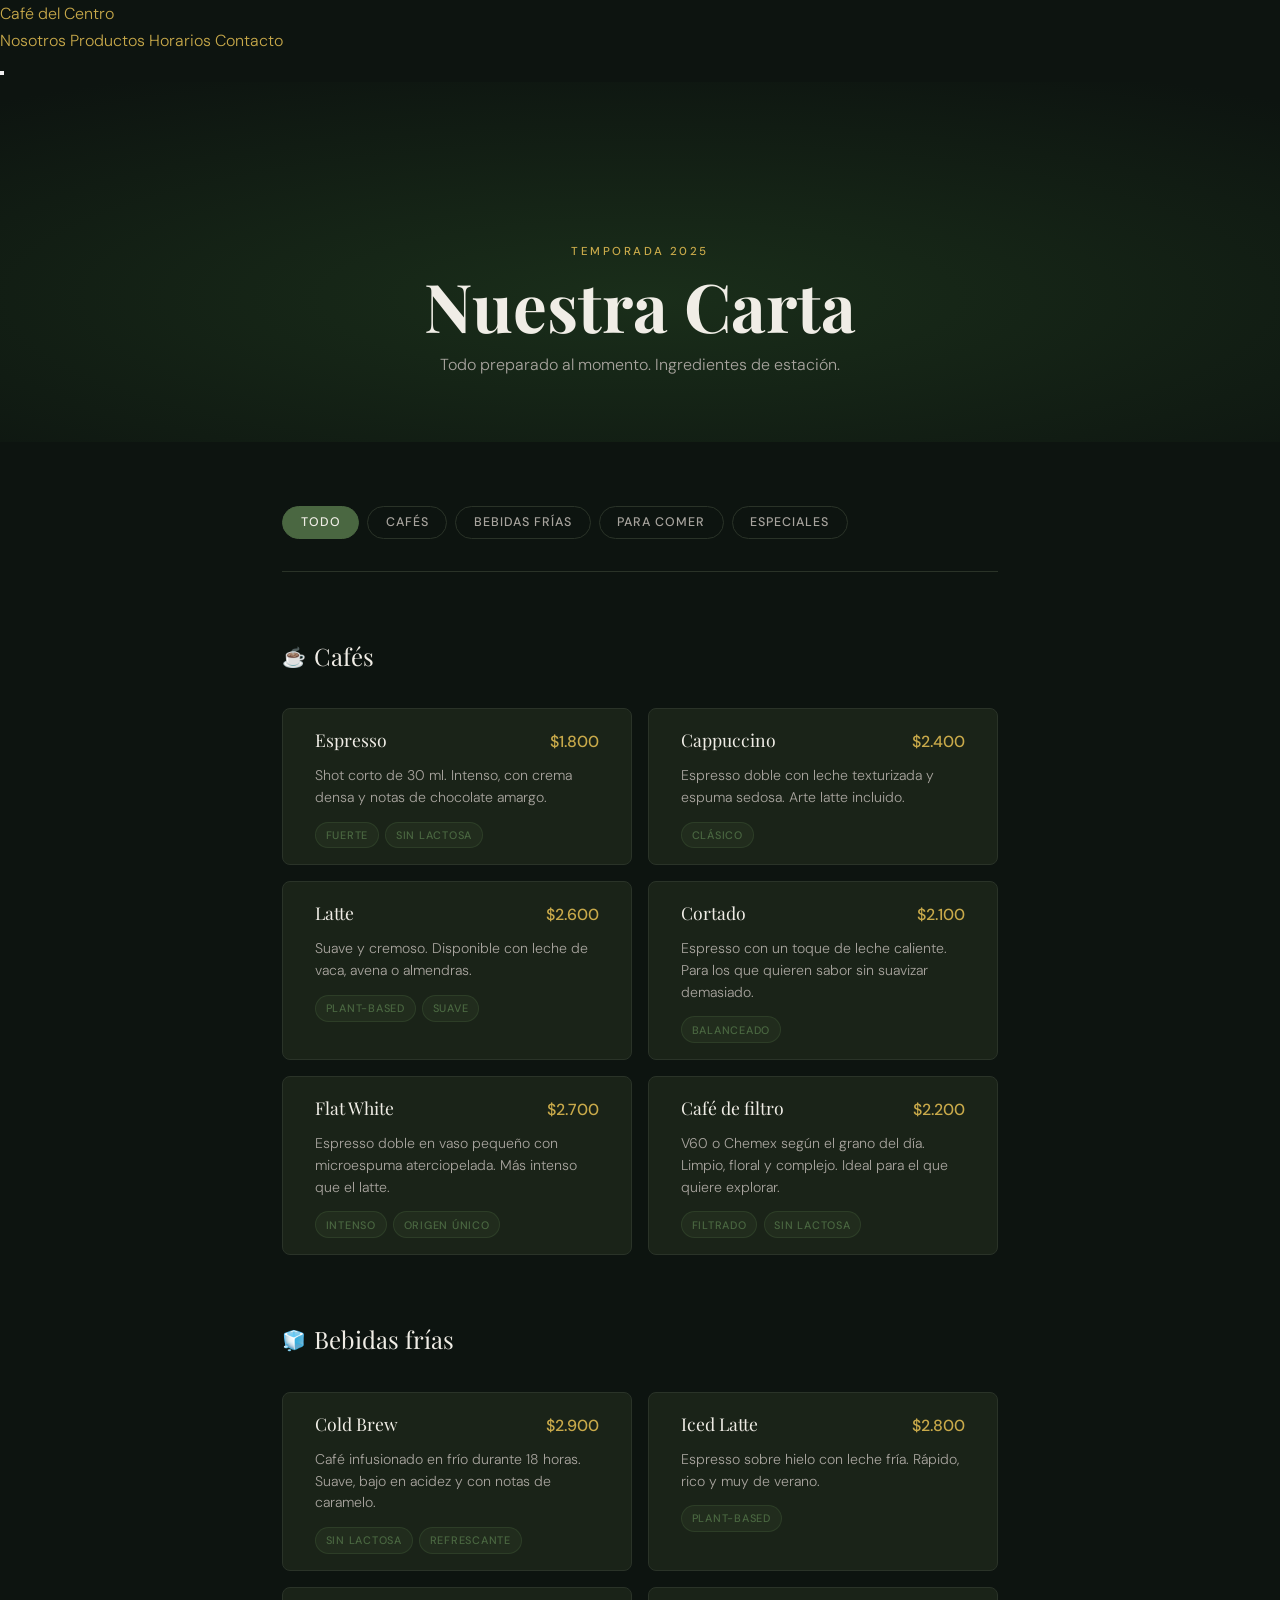
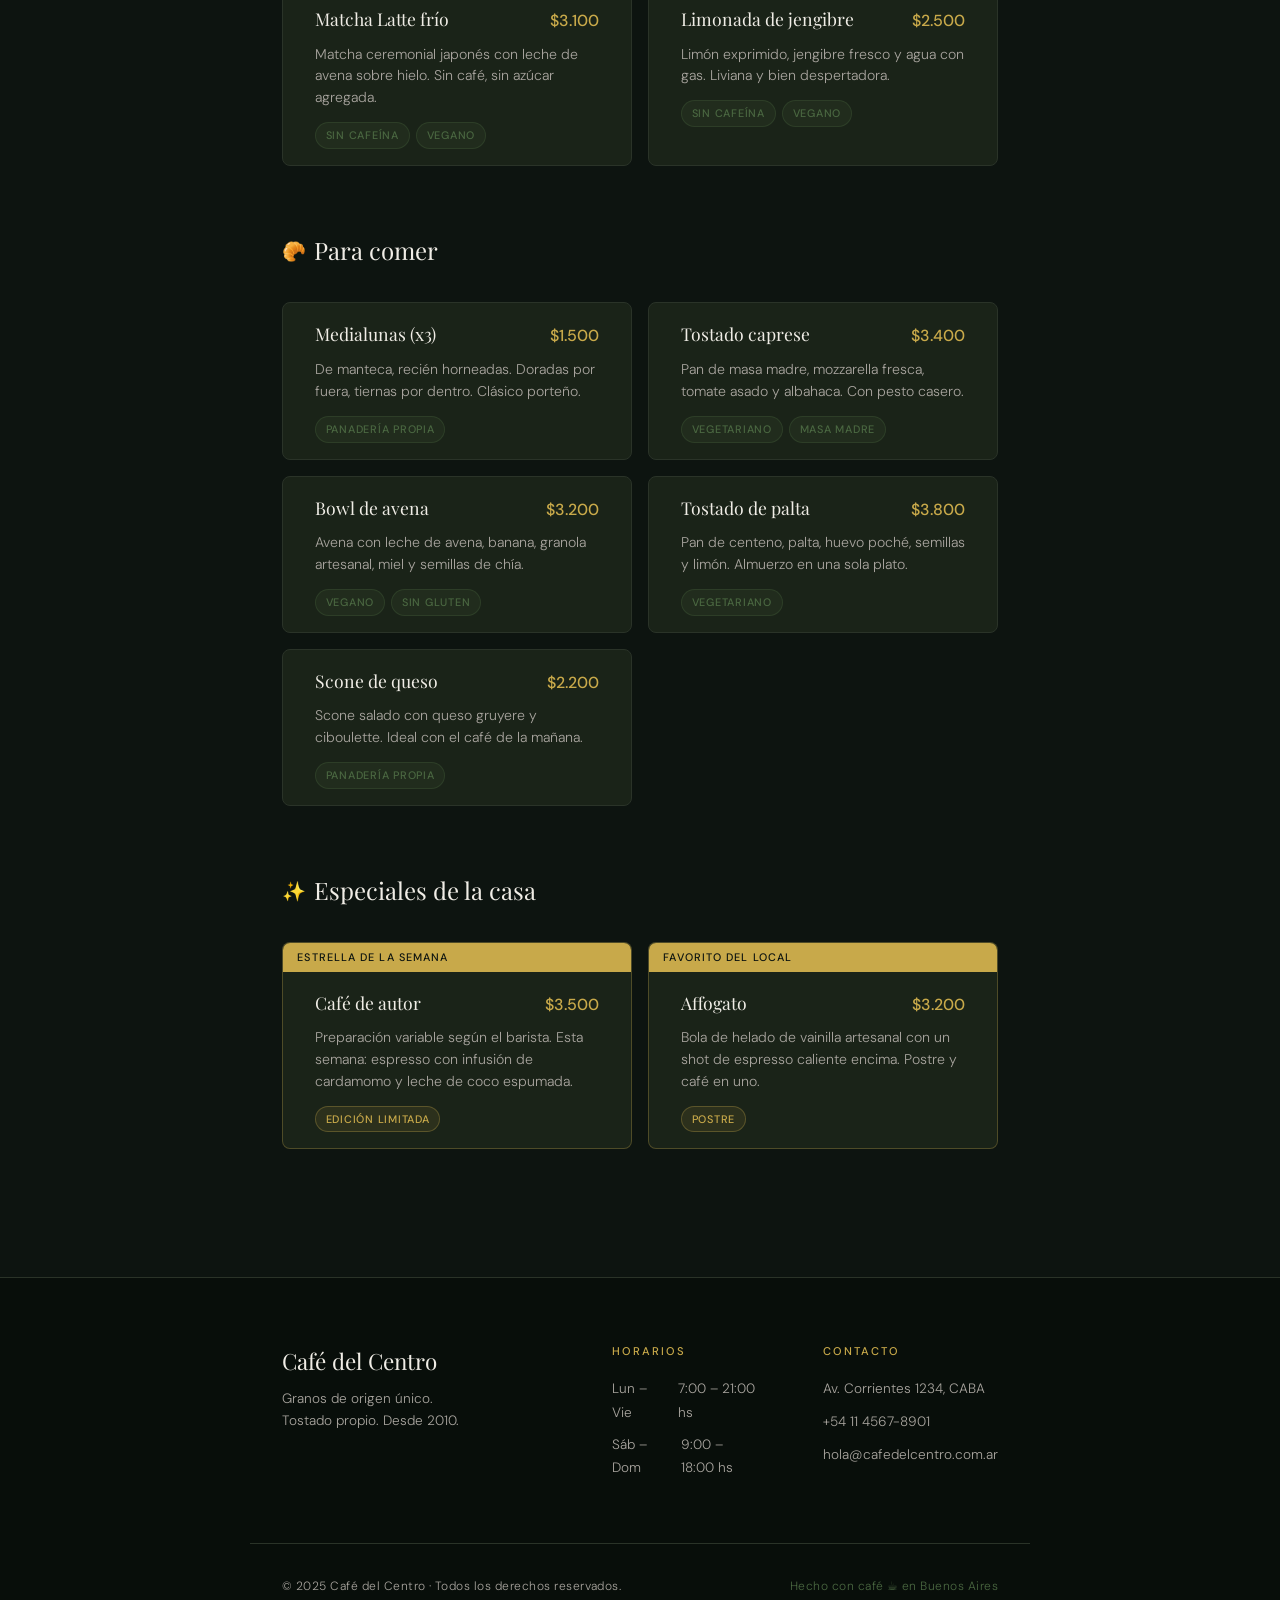
==== menu.html @ 9cde7879 "Menu Agregado" ====
<!DOCTYPE html>
<html lang="es">
  <head>
    <meta charset="UTF-8" />
    <meta name="viewport" content="width=device-width, initial-scale=1.0" />
    <title>Menú — Café del Centro</title>
    <link rel="preconnect" href="https://fonts.googleapis.com" />
    <link rel="preconnect" href="https://fonts.gstatic.com" crossorigin />
    <link
      href="https://fonts.googleapis.com/css2?family=Playfair+Display:wght@400;700&family=DM+Sans:wght@300;400;500&display=swap"
      rel="stylesheet"
    />
    <link rel="stylesheet" href="styles.css" />
    <link rel="stylesheet" href="menu.css" />
  </head>
  <body>

    <!-- NAVBAR -->
    <header class="navbar" id="navbar">
      <div class="navbar__inner">
        <a href="index.html" class="navbar__logo">Café del Centro</a>
        <nav class="navbar__nav" aria-label="Navegación principal">
          <a href="index.html#nosotros" class="navbar__link">Nosotros</a>
          <a href="index.html#productos" class="navbar__link">Productos</a>
          <a href="index.html#horarios" class="navbar__link">Horarios</a>
          <a href="index.html#contacto" class="navbar__link navbar__link--cta">Contacto</a>
        </nav>
        <button class="navbar__toggle" aria-label="Abrir menú" aria-expanded="false">
          <span></span><span></span><span></span>
        </button>
      </div>
    </header>

    <!-- HERO MENÚ -->
    <section class="menu-hero">
      <span class="menu-hero__eyebrow">Temporada 2025</span>
      <h1 class="menu-hero__title">Nuestra Carta</h1>
      <p class="menu-hero__sub">Todo preparado al momento. Ingredientes de estación.</p>
    </section>

    <main class="menu-main">

      <!-- FILTROS -->
      <div class="menu-filters" role="tablist" aria-label="Categorías del menú">
        <button class="filter-btn filter-btn--active" data-filter="all" role="tab">Todo</button>
        <button class="filter-btn" data-filter="cafes" role="tab">Cafés</button>
        <button class="filter-btn" data-filter="frios" role="tab">Bebidas frías</button>
        <button class="filter-btn" data-filter="comidas" role="tab">Para comer</button>
        <button class="filter-btn" data-filter="especiales" role="tab">Especiales</button>
      </div>

      <!-- CATEGORÍA: CAFÉS -->
      <section class="menu-category" data-category="cafes">
        <h2 class="menu-category__title">
          <span class="menu-category__icon" aria-hidden="true">☕</span>
          Cafés
        </h2>
        <div class="menu-grid">

          <article class="menu-card">
            <div class="menu-card__body">
              <div class="menu-card__header">
                <h3 class="menu-card__name">Espresso</h3>
                <span class="menu-card__price">$1.800</span>
              </div>
              <p class="menu-card__desc">Shot corto de 30 ml. Intenso, con crema densa y notas de chocolate amargo.</p>
              <div class="menu-card__tags">
                <span class="tag">Fuerte</span>
                <span class="tag">Sin lactosa</span>
              </div>
            </div>
          </article>

          <article class="menu-card">
            <div class="menu-card__body">
              <div class="menu-card__header">
                <h3 class="menu-card__name">Cappuccino</h3>
                <span class="menu-card__price">$2.400</span>
              </div>
              <p class="menu-card__desc">Espresso doble con leche texturizada y espuma sedosa. Arte latte incluido.</p>
              <div class="menu-card__tags">
                <span class="tag">Clásico</span>
              </div>
            </div>
          </article>

          <article class="menu-card">
            <div class="menu-card__body">
              <div class="menu-card__header">
                <h3 class="menu-card__name">Latte</h3>
                <span class="menu-card__price">$2.600</span>
              </div>
              <p class="menu-card__desc">Suave y cremoso. Disponible con leche de vaca, avena o almendras.</p>
              <div class="menu-card__tags">
                <span class="tag">Plant-based</span>
                <span class="tag">Suave</span>
              </div>
            </div>
          </article>

          <article class="menu-card">
            <div class="menu-card__body">
              <div class="menu-card__header">
                <h3 class="menu-card__name">Cortado</h3>
                <span class="menu-card__price">$2.100</span>
              </div>
              <p class="menu-card__desc">Espresso con un toque de leche caliente. Para los que quieren sabor sin suavizar demasiado.</p>
              <div class="menu-card__tags">
                <span class="tag">Balanceado</span>
              </div>
            </div>
          </article>

          <article class="menu-card">
            <div class="menu-card__body">
              <div class="menu-card__header">
                <h3 class="menu-card__name">Flat White</h3>
                <span class="menu-card__price">$2.700</span>
              </div>
              <p class="menu-card__desc">Espresso doble en vaso pequeño con microespuma aterciopelada. Más intenso que el latte.</p>
              <div class="menu-card__tags">
                <span class="tag">Intenso</span>
                <span class="tag">Origen único</span>
              </div>
            </div>
          </article>

          <article class="menu-card">
            <div class="menu-card__body">
              <div class="menu-card__header">
                <h3 class="menu-card__name">Café de filtro</h3>
                <span class="menu-card__price">$2.200</span>
              </div>
              <p class="menu-card__desc">V60 o Chemex según el grano del día. Limpio, floral y complejo. Ideal para el que quiere explorar.</p>
              <div class="menu-card__tags">
                <span class="tag">Filtrado</span>
                <span class="tag">Sin lactosa</span>
              </div>
            </div>
          </article>

        </div>
      </section>

      <!-- CATEGORÍA: BEBIDAS FRÍAS -->
      <section class="menu-category" data-category="frios">
        <h2 class="menu-category__title">
          <span class="menu-category__icon" aria-hidden="true">🧊</span>
          Bebidas frías
        </h2>
        <div class="menu-grid">

          <article class="menu-card">
            <div class="menu-card__body">
              <div class="menu-card__header">
                <h3 class="menu-card__name">Cold Brew</h3>
                <span class="menu-card__price">$2.900</span>
              </div>
              <p class="menu-card__desc">Café infusionado en frío durante 18 horas. Suave, bajo en acidez y con notas de caramelo.</p>
              <div class="menu-card__tags">
                <span class="tag">Sin lactosa</span>
                <span class="tag">Refrescante</span>
              </div>
            </div>
          </article>

          <article class="menu-card">
            <div class="menu-card__body">
              <div class="menu-card__header">
                <h3 class="menu-card__name">Iced Latte</h3>
                <span class="menu-card__price">$2.800</span>
              </div>
              <p class="menu-card__desc">Espresso sobre hielo con leche fría. Rápido, rico y muy de verano.</p>
              <div class="menu-card__tags">
                <span class="tag">Plant-based</span>
              </div>
            </div>
          </article>

          <article class="menu-card">
            <div class="menu-card__body">
              <div class="menu-card__header">
                <h3 class="menu-card__name">Matcha Latte frío</h3>
                <span class="menu-card__price">$3.100</span>
              </div>
              <p class="menu-card__desc">Matcha ceremonial japonés con leche de avena sobre hielo. Sin café, sin azúcar agregada.</p>
              <div class="menu-card__tags">
                <span class="tag">Sin cafeína</span>
                <span class="tag">Vegano</span>
              </div>
            </div>
          </article>

          <article class="menu-card">
            <div class="menu-card__body">
              <div class="menu-card__header">
                <h3 class="menu-card__name">Limonada de jengibre</h3>
                <span class="menu-card__price">$2.500</span>
              </div>
              <p class="menu-card__desc">Limón exprimido, jengibre fresco y agua con gas. Liviana y bien despertadora.</p>
              <div class="menu-card__tags">
                <span class="tag">Sin cafeína</span>
                <span class="tag">Vegano</span>
              </div>
            </div>
          </article>

        </div>
      </section>

      <!-- CATEGORÍA: PARA COMER -->
      <section class="menu-category" data-category="comidas">
        <h2 class="menu-category__title">
          <span class="menu-category__icon" aria-hidden="true">🥐</span>
          Para comer
        </h2>
        <div class="menu-grid">

          <article class="menu-card">
            <div class="menu-card__body">
              <div class="menu-card__header">
                <h3 class="menu-card__name">Medialunas (x3)</h3>
                <span class="menu-card__price">$1.500</span>
              </div>
              <p class="menu-card__desc">De manteca, recién horneadas. Doradas por fuera, tiernas por dentro. Clásico porteño.</p>
              <div class="menu-card__tags">
                <span class="tag">Panadería propia</span>
              </div>
            </div>
          </article>

          <article class="menu-card">
            <div class="menu-card__body">
              <div class="menu-card__header">
                <h3 class="menu-card__name">Tostado caprese</h3>
                <span class="menu-card__price">$3.400</span>
              </div>
              <p class="menu-card__desc">Pan de masa madre, mozzarella fresca, tomate asado y albahaca. Con pesto casero.</p>
              <div class="menu-card__tags">
                <span class="tag">Vegetariano</span>
                <span class="tag">Masa madre</span>
              </div>
            </div>
          </article>

          <article class="menu-card">
            <div class="menu-card__body">
              <div class="menu-card__header">
                <h3 class="menu-card__name">Bowl de avena</h3>
                <span class="menu-card__price">$3.200</span>
              </div>
              <p class="menu-card__desc">Avena con leche de avena, banana, granola artesanal, miel y semillas de chía.</p>
              <div class="menu-card__tags">
                <span class="tag">Vegano</span>
                <span class="tag">Sin gluten</span>
              </div>
            </div>
          </article>

          <article class="menu-card">
            <div class="menu-card__body">
              <div class="menu-card__header">
                <h3 class="menu-card__name">Tostado de palta</h3>
                <span class="menu-card__price">$3.800</span>
              </div>
              <p class="menu-card__desc">Pan de centeno, palta, huevo poché, semillas y limón. Almuerzo en una sola plato.</p>
              <div class="menu-card__tags">
                <span class="tag">Vegetariano</span>
              </div>
            </div>
          </article>

          <article class="menu-card">
            <div class="menu-card__body">
              <div class="menu-card__header">
                <h3 class="menu-card__name">Scone de queso</h3>
                <span class="menu-card__price">$2.200</span>
              </div>
              <p class="menu-card__desc">Scone salado con queso gruyere y ciboulette. Ideal con el café de la mañana.</p>
              <div class="menu-card__tags">
                <span class="tag">Panadería propia</span>
              </div>
            </div>
          </article>

        </div>
      </section>

      <!-- CATEGORÍA: ESPECIALES -->
      <section class="menu-category" data-category="especiales">
        <h2 class="menu-category__title">
          <span class="menu-category__icon" aria-hidden="true">✨</span>
          Especiales de la casa
        </h2>
        <div class="menu-grid">

          <article class="menu-card menu-card--featured">
            <div class="menu-card__badge">Estrella de la semana</div>
            <div class="menu-card__body">
              <div class="menu-card__header">
                <h3 class="menu-card__name">Café de autor</h3>
                <span class="menu-card__price">$3.500</span>
              </div>
              <p class="menu-card__desc">Preparación variable según el barista. Esta semana: espresso con infusión de cardamomo y leche de coco espumada.</p>
              <div class="menu-card__tags">
                <span class="tag tag--gold">Edición limitada</span>
              </div>
            </div>
          </article>

          <article class="menu-card menu-card--featured">
            <div class="menu-card__badge">Favorito del local</div>
            <div class="menu-card__body">
              <div class="menu-card__header">
                <h3 class="menu-card__name">Affogato</h3>
                <span class="menu-card__price">$3.200</span>
              </div>
              <p class="menu-card__desc">Bola de helado de vainilla artesanal con un shot de espresso caliente encima. Postre y café en uno.</p>
              <div class="menu-card__tags">
                <span class="tag tag--gold">Postre</span>
              </div>
            </div>
          </article>

        </div>
      </section>

    </main>

    <!-- FOOTER -->
    <footer class="footer">
      <div class="footer__top">
        <div class="footer__brand">
          <span class="footer__logo">Café del Centro</span>
          <p class="footer__tagline">Granos de origen único.<br />Tostado propio. Desde 2010.</p>
        </div>
        <div class="footer__col">
          <h3 class="footer__col-title">Horarios</h3>
          <ul class="footer__list">
            <li><span>Lun – Vie</span><span>7:00 – 21:00 hs</span></li>
            <li><span>Sáb – Dom</span><span>9:00 – 18:00 hs</span></li>
          </ul>
        </div>
        <div class="footer__col">
          <h3 class="footer__col-title">Contacto</h3>
          <ul class="footer__list footer__list--contact">
            <li>Av. Corrientes 1234, CABA</li>
            <li>+54 11 4567-8901</li>
            <li><a href="mailto:hola@cafedelcentro.com.ar">hola@cafedelcentro.com.ar</a></li>
          </ul>
        </div>
      </div>
      <div class="footer__bottom">
        <p>© 2025 Café del Centro · Todos los derechos reservados.</p>
        <p class="footer__credit">Hecho con café ☕ en Buenos Aires</p>
      </div>
    </footer>

    <script>
      // Navbar scroll
      const navbar = document.getElementById('navbar');
      window.addEventListener('scroll', () => {
        navbar.classList.toggle('navbar--scrolled', window.scrollY > 40);
      });
      // Mobile toggle
      const toggle = document.querySelector('.navbar__toggle');
      const nav    = document.querySelector('.navbar__nav');
      toggle.addEventListener('click', () => {
        const open = toggle.getAttribute('aria-expanded') === 'true';
        toggle.setAttribute('aria-expanded', String(!open));
        nav.classList.toggle('navbar__nav--open');
        toggle.classList.toggle('navbar__toggle--open');
      });
      // Filtros
      const filterBtns = document.querySelectorAll('.filter-btn');
      const categories  = document.querySelectorAll('.menu-category');
      filterBtns.forEach(btn => {
        btn.addEventListener('click', () => {
          filterBtns.forEach(b => b.classList.remove('filter-btn--active'));
          btn.classList.add('filter-btn--active');
          const filter = btn.dataset.filter;
          categories.forEach(cat => {
            if (filter === 'all' || cat.dataset.category === filter) {
              cat.style.display = '';
            } else {
              cat.style.display = 'none';
            }
          });
        });
      });
    </script>

  </body>
</html>
---- styles.css ----
/* ============================================
   CAFÉ DEL CENTRO — styles.css
   Paleta: fondo oscuro-verdoso, acento dorado
   Tipografía: Playfair Display + DM Sans
   ============================================ */

/* --- TOKENS --- */
:root {
  --color-bg:        #0D1410;
  --color-bg-alt:    #1A2318;
  --color-surface:   #2A3328;
  --color-green:     #4A6741;
  --color-gold:      #C8A94A;
  --color-text:      #F0EDE6;
  --color-text-muted:#A8A49E;
  --color-link:      #C8A94A;

  --font-display: 'Playfair Display', Georgia, serif;
  --font-body:    'DM Sans', system-ui, sans-serif;

  --space-xs:  0.5rem;
  --space-sm:  1rem;
  --space-md:  2rem;
  --space-lg:  4rem;
  --space-xl:  6rem;

  --max-width: 780px;
  --radius:    4px;
}

/* --- RESET --- */
*, *::before, *::after {
  box-sizing: border-box;
  margin: 0;
  padding: 0;
}

/* --- BASE --- */
html {
  scroll-behavior: smooth;
}

body {
  background-color: var(--color-bg);
  color: var(--color-text);
  font-family: var(--font-body);
  font-size: 1rem;
  line-height: 1.7;
  font-weight: 300;
}

a {
  color: var(--color-link);
  text-decoration: none;
}

a:hover {
  text-decoration: underline;
}

address {
  font-style: normal;
}

/* --- LAYOUT --- */
.container {
  max-width: var(--max-width);
  margin: 0 auto;
  padding: 0 var(--space-md);
}

/* --- HERO --- */
.hero {
  min-height: 85vh;
  display: flex;
  flex-direction: column;
  align-items: center;
  justify-content: center;
  text-align: center;
  padding: var(--space-xl) var(--space-md) var(--space-lg);
  background:
    radial-gradient(ellipse 70% 60% at 50% 40%, #1e2e1a 0%, var(--color-bg) 100%);
}

.hero__eyebrow {
  display: block;
  font-family: var(--font-body);
  font-size: 0.75rem;
  font-weight: 500;
  letter-spacing: 0.2em;
  text-transform: uppercase;
  color: var(--color-gold);
  margin-bottom: var(--space-sm);
}

.hero__title {
  font-family: var(--font-display);
  font-size: clamp(2.8rem, 7vw, 5.5rem);
  font-weight: 700;
  line-height: 1.1;
  letter-spacing: -0.01em;
  color: var(--color-text);
  margin-bottom: var(--space-sm);
}

.hero__subtitle {
  font-size: 1.1rem;
  color: var(--color-text-muted);
  max-width: 480px;
  margin: 0 auto var(--space-md);
}

.hero__bean-divider {
  width: 100%;
  max-width: 400px;
  margin-top: var(--space-lg);
  opacity: 0.6;
}

/* --- BOTÓN --- */
.btn {
  display: inline-block;
  padding: 0.75rem 2rem;
  border: 1px solid var(--color-gold);
  color: var(--color-gold);
  font-family: var(--font-body);
  font-size: 0.85rem;
  font-weight: 500;
  letter-spacing: 0.1em;
  text-transform: uppercase;
  border-radius: var(--radius);
  transition: background-color 0.2s, color 0.2s;
}

.btn:hover {
  background-color: var(--color-gold);
  color: var(--color-bg);
  text-decoration: none;
}

/* --- SECCIONES --- */
.section {
  padding: var(--space-xl) 0;
  background-color: var(--color-bg);
}

.section--alt {
  background-color: var(--color-bg-alt);
}

.section__title {
  font-family: var(--font-display);
  font-size: clamp(1.6rem, 3vw, 2.2rem);
  font-weight: 400;
  color: var(--color-text);
  margin-bottom: var(--space-md);
  position: relative;
  padding-bottom: var(--space-sm);
}

.section__title::after {
  content: '';
  position: absolute;
  bottom: 0;
  left: 0;
  width: 2.5rem;
  height: 2px;
  background-color: var(--color-gold);
}

.section__text {
  color: var(--color-text-muted);
  font-size: 1.05rem;
  max-width: 560px;
}

/* --- LISTA DE PRODUCTOS --- */
.product-list {
  list-style: none;
  display: flex;
  flex-direction: column;
  gap: 1px;
}

.product-item {
  display: flex;
  justify-content: space-between;
  align-items: baseline;
  gap: var(--space-md);
  padding: var(--space-sm) 0;
  border-bottom: 1px solid var(--color-surface);
}

.product-item:last-child {
  border-bottom: none;
}

.product-item__name {
  font-family: var(--font-display);
  font-size: 1.05rem;
  color: var(--color-text);
  white-space: nowrap;
}

.product-item__desc {
  font-size: 0.9rem;
  color: var(--color-text-muted);
  text-align: right;
}

/* --- HORARIOS --- */
.hours {
  display: flex;
  flex-direction: column;
  gap: var(--space-sm);
}

.hours__row {
  display: flex;
  justify-content: space-between;
  align-items: center;
  padding: var(--space-sm) var(--space-md);
  background-color: var(--color-surface);
  border-radius: var(--radius);
  border-left: 3px solid var(--color-green);
}

.hours__days {
  font-weight: 400;
  color: var(--color-text);
}

.hours__time {
  font-family: var(--font-display);
  font-size: 1rem;
  color: var(--color-gold);
}

/* --- CONTACTO --- */
.contact {
  display: flex;
  flex-direction: column;
  gap: var(--space-xs);
  color: var(--color-text-muted);
  font-size: 1rem;
}

/* --- FOOTER --- */
.footer {
  background-color: #080e0a;
  border-top: 1px solid var(--color-surface);
  font-size: 0.9rem;
  color: var(--color-text-muted);
}

.footer__top {
  display: grid;
  grid-template-columns: 1.8fr 1fr 1fr;
  gap: var(--space-lg);
  max-width: var(--max-width);
  margin: 0 auto;
  padding: var(--space-lg) var(--space-md);
}

.footer__logo {
  display: block;
  font-family: var(--font-display);
  font-size: 1.4rem;
  color: var(--color-text);
  margin-bottom: var(--space-xs);
}

.footer__tagline {
  font-size: 0.85rem;
  color: var(--color-text-muted);
  line-height: 1.6;
  margin-bottom: var(--space-sm);
}

.footer__bean {
  opacity: 0.5;
}

.footer__col-title {
  font-family: var(--font-body);
  font-size: 0.7rem;
  font-weight: 500;
  letter-spacing: 0.18em;
  text-transform: uppercase;
  color: var(--color-gold);
  margin-bottom: var(--space-sm);
}

.footer__list {
  list-style: none;
  display: flex;
  flex-direction: column;
  gap: 0.6rem;
  font-size: 0.85rem;
  color: var(--color-text-muted);
}

.footer__list li {
  display: flex;
  justify-content: space-between;
  gap: var(--space-sm);
}

.footer__list--contact li {
  display: block;
}

.footer__list a {
  color: var(--color-text-muted);
}

.footer__list a:hover {
  color: var(--color-gold);
}

.footer__bottom {
  border-top: 1px solid var(--color-surface);
  display: flex;
  justify-content: space-between;
  align-items: center;
  max-width: var(--max-width);
  margin: 0 auto;
  padding: var(--space-md);
  font-size: 0.75rem;
  letter-spacing: 0.04em;
}

.footer__credit {
  color: var(--color-green);
}

/* --- RESPONSIVE --- */
@media (max-width: 600px) {
  .product-item {
    flex-direction: column;
    gap: var(--space-xs);
  }

  .product-item__desc {
    text-align: left;
  }

  .hours__row {
    flex-direction: column;
    align-items: flex-start;
    gap: var(--space-xs);
  }

  .footer__top {
    grid-template-columns: 1fr;
    gap: var(--space-md);
  }

  .footer__bottom {
    flex-direction: column;
    gap: var(--space-xs);
    text-align: center;
  }
}
---- menu.css ----
/* ============================================
   CAFÉ DEL CENTRO — menu.css
   Estilos exclusivos de la página del menú
   ============================================ */

/* --- HERO DEL MENÚ --- */
.menu-hero {
  min-height: 36vh;
  display: flex;
  flex-direction: column;
  align-items: center;
  justify-content: center;
  text-align: center;
  padding: calc(var(--space-xl) + 64px) var(--space-md) var(--space-lg);
  background:
    radial-gradient(ellipse 80% 70% at 50% 60%, #1a2e1a 0%, var(--color-bg) 100%);
}

.menu-hero__eyebrow {
  display: block;
  font-size: 0.72rem;
  font-weight: 500;
  letter-spacing: 0.22em;
  text-transform: uppercase;
  color: var(--color-gold);
  margin-bottom: var(--space-xs);
}

.menu-hero__title {
  font-family: var(--font-display);
  font-size: clamp(2.4rem, 6vw, 4.2rem);
  font-weight: 700;
  line-height: 1.1;
  color: var(--color-text);
  margin-bottom: var(--space-xs);
}

.menu-hero__sub {
  font-size: 1rem;
  color: var(--color-text-muted);
}

/* --- MAIN CONTENEDOR --- */
.menu-main {
  max-width: var(--max-width);
  margin: 0 auto;
  padding: var(--space-lg) var(--space-md);
}

/* --- FILTROS --- */
.menu-filters {
  display: flex;
  flex-wrap: wrap;
  gap: var(--space-xs);
  margin-bottom: var(--space-lg);
  padding-bottom: var(--space-md);
  border-bottom: 1px solid var(--color-surface);
}

.filter-btn {
  background: none;
  border: 1px solid var(--color-surface);
  color: var(--color-text-muted);
  font-family: var(--font-body);
  font-size: 0.78rem;
  font-weight: 500;
  letter-spacing: 0.08em;
  text-transform: uppercase;
  padding: 0.45rem 1.1rem;
  border-radius: 999px;
  cursor: pointer;
  transition: border-color 0.2s, color 0.2s, background-color 0.2s;
}

.filter-btn:hover {
  border-color: var(--color-green);
  color: var(--color-text);
}

.filter-btn--active {
  background-color: var(--color-green);
  border-color: var(--color-green);
  color: var(--color-text);
}

/* --- CATEGORÍAS --- */
.menu-category {
  margin-bottom: var(--space-lg);
}

.menu-category__title {
  font-family: var(--font-display);
  font-size: 1.5rem;
  font-weight: 400;
  color: var(--color-text);
  margin-bottom: var(--space-md);
  display: flex;
  align-items: center;
  gap: var(--space-xs);
}

.menu-category__icon {
  font-size: 1.2rem;
}

/* --- GRID DE CARDS --- */
.menu-grid {
  display: grid;
  grid-template-columns: repeat(auto-fill, minmax(300px, 1fr));
  gap: var(--space-sm);
}

/* --- CARD --- */
.menu-card {
  background-color: var(--color-bg-alt);
  border: 1px solid var(--color-surface);
  border-radius: calc(var(--radius) * 2);
  overflow: hidden;
  transition: border-color 0.2s, transform 0.2s;
  position: relative;
}

.menu-card:hover {
  border-color: var(--color-green);
  transform: translateY(-2px);
}

.menu-card--featured {
  border-color: rgba(200, 169, 74, 0.3);
}

.menu-card--featured:hover {
  border-color: var(--color-gold);
}

.menu-card__badge {
  background-color: var(--color-gold);
  color: var(--color-bg);
  font-size: 0.68rem;
  font-weight: 500;
  letter-spacing: 0.1em;
  text-transform: uppercase;
  padding: 0.3rem 0.9rem;
}

.menu-card__body {
  padding: var(--space-sm) var(--space-md);
  display: flex;
  flex-direction: column;
  gap: 0.6rem;
}

.menu-card__header {
  display: flex;
  justify-content: space-between;
  align-items: baseline;
  gap: var(--space-sm);
}

.menu-card__name {
  font-family: var(--font-display);
  font-size: 1.1rem;
  font-weight: 400;
  color: var(--color-text);
}

.menu-card__price {
  font-size: 1rem;
  font-weight: 500;
  color: var(--color-gold);
  white-space: nowrap;
}

.menu-card__desc {
  font-size: 0.88rem;
  color: var(--color-text-muted);
  line-height: 1.55;
}

/* --- TAGS --- */
.menu-card__tags {
  display: flex;
  flex-wrap: wrap;
  gap: 0.4rem;
  margin-top: 0.2rem;
}

.tag {
  display: inline-block;
  font-size: 0.68rem;
  font-weight: 500;
  letter-spacing: 0.07em;
  text-transform: uppercase;
  color: var(--color-green);
  background-color: rgba(74, 103, 65, 0.15);
  border: 1px solid rgba(74, 103, 65, 0.3);
  padding: 0.2rem 0.6rem;
  border-radius: 999px;
}

.tag--gold {
  color: var(--color-gold);
  background-color: rgba(200, 169, 74, 0.1);
  border-color: rgba(200, 169, 74, 0.3);
}

/* --- RESPONSIVE --- */
@media (max-width: 600px) {
  .menu-grid {
    grid-template-columns: 1fr;
  }

  .menu-filters {
    gap: 0.4rem;
  }
}
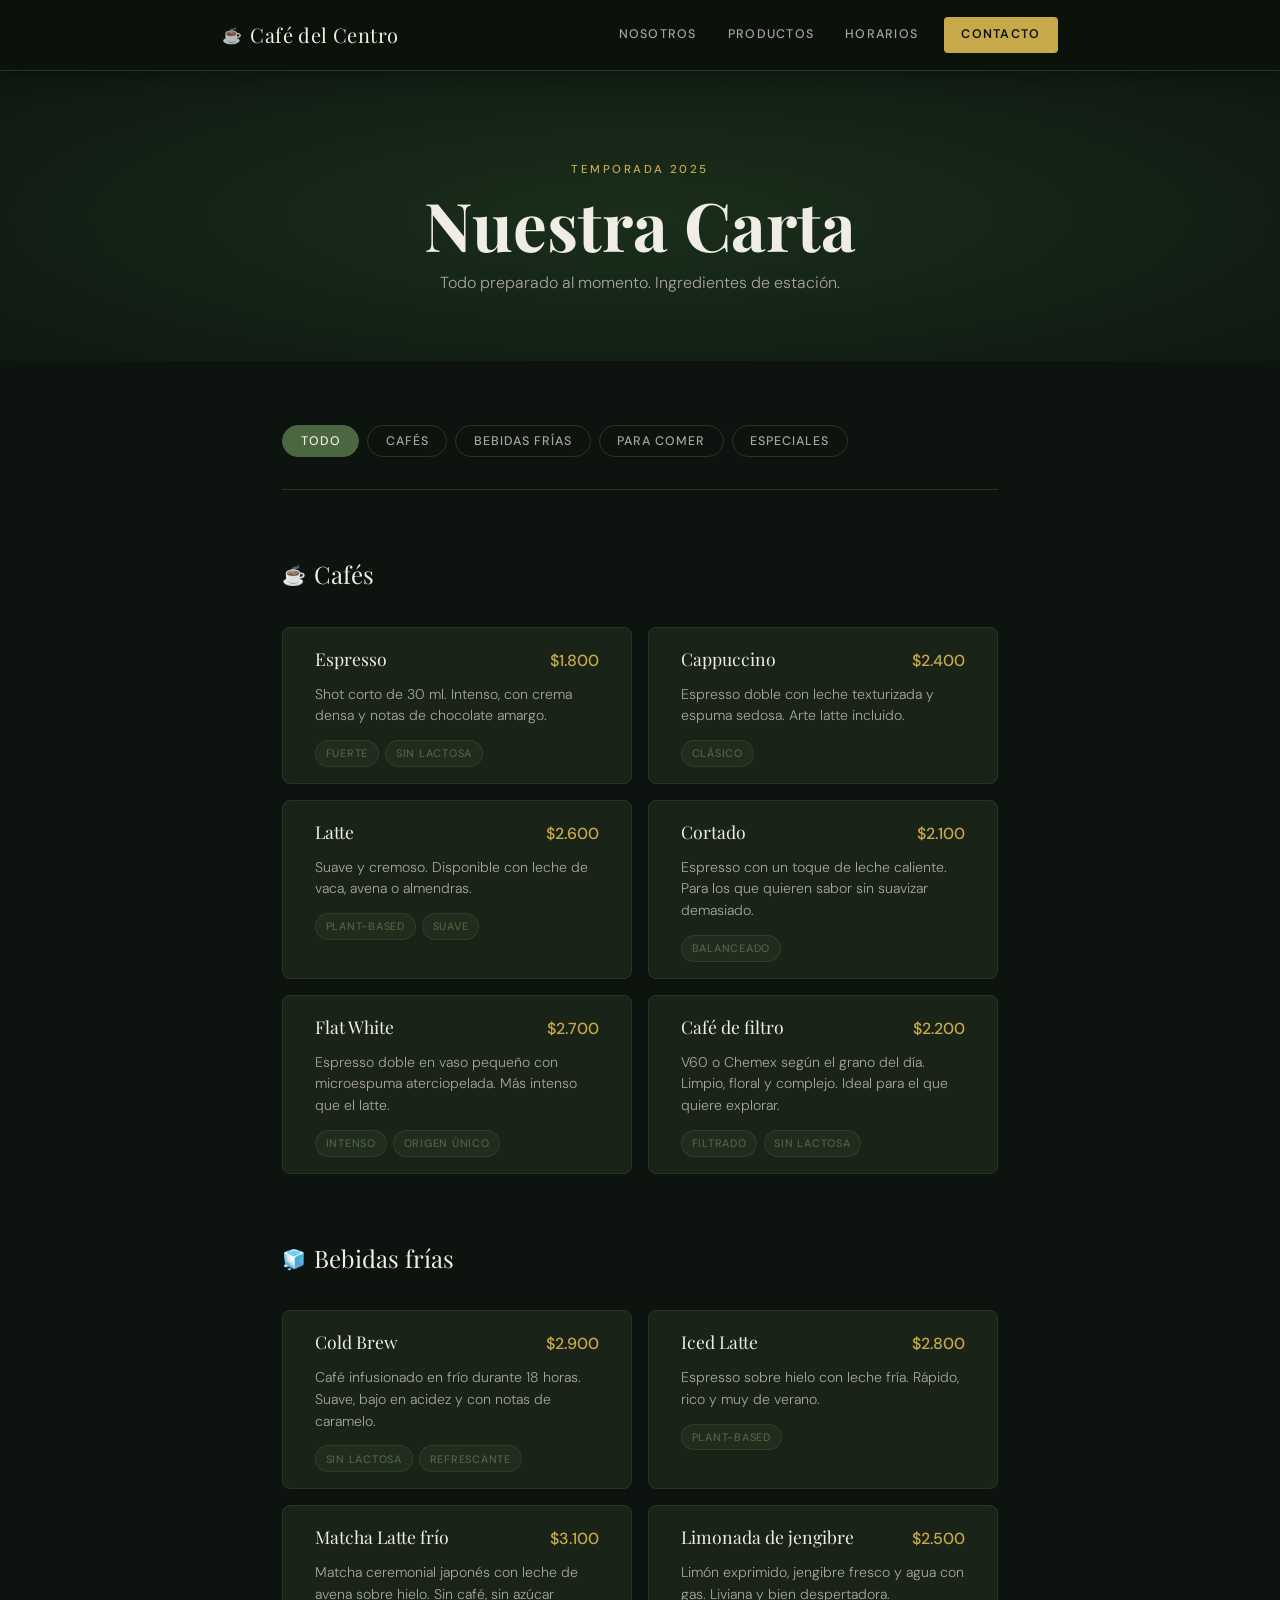
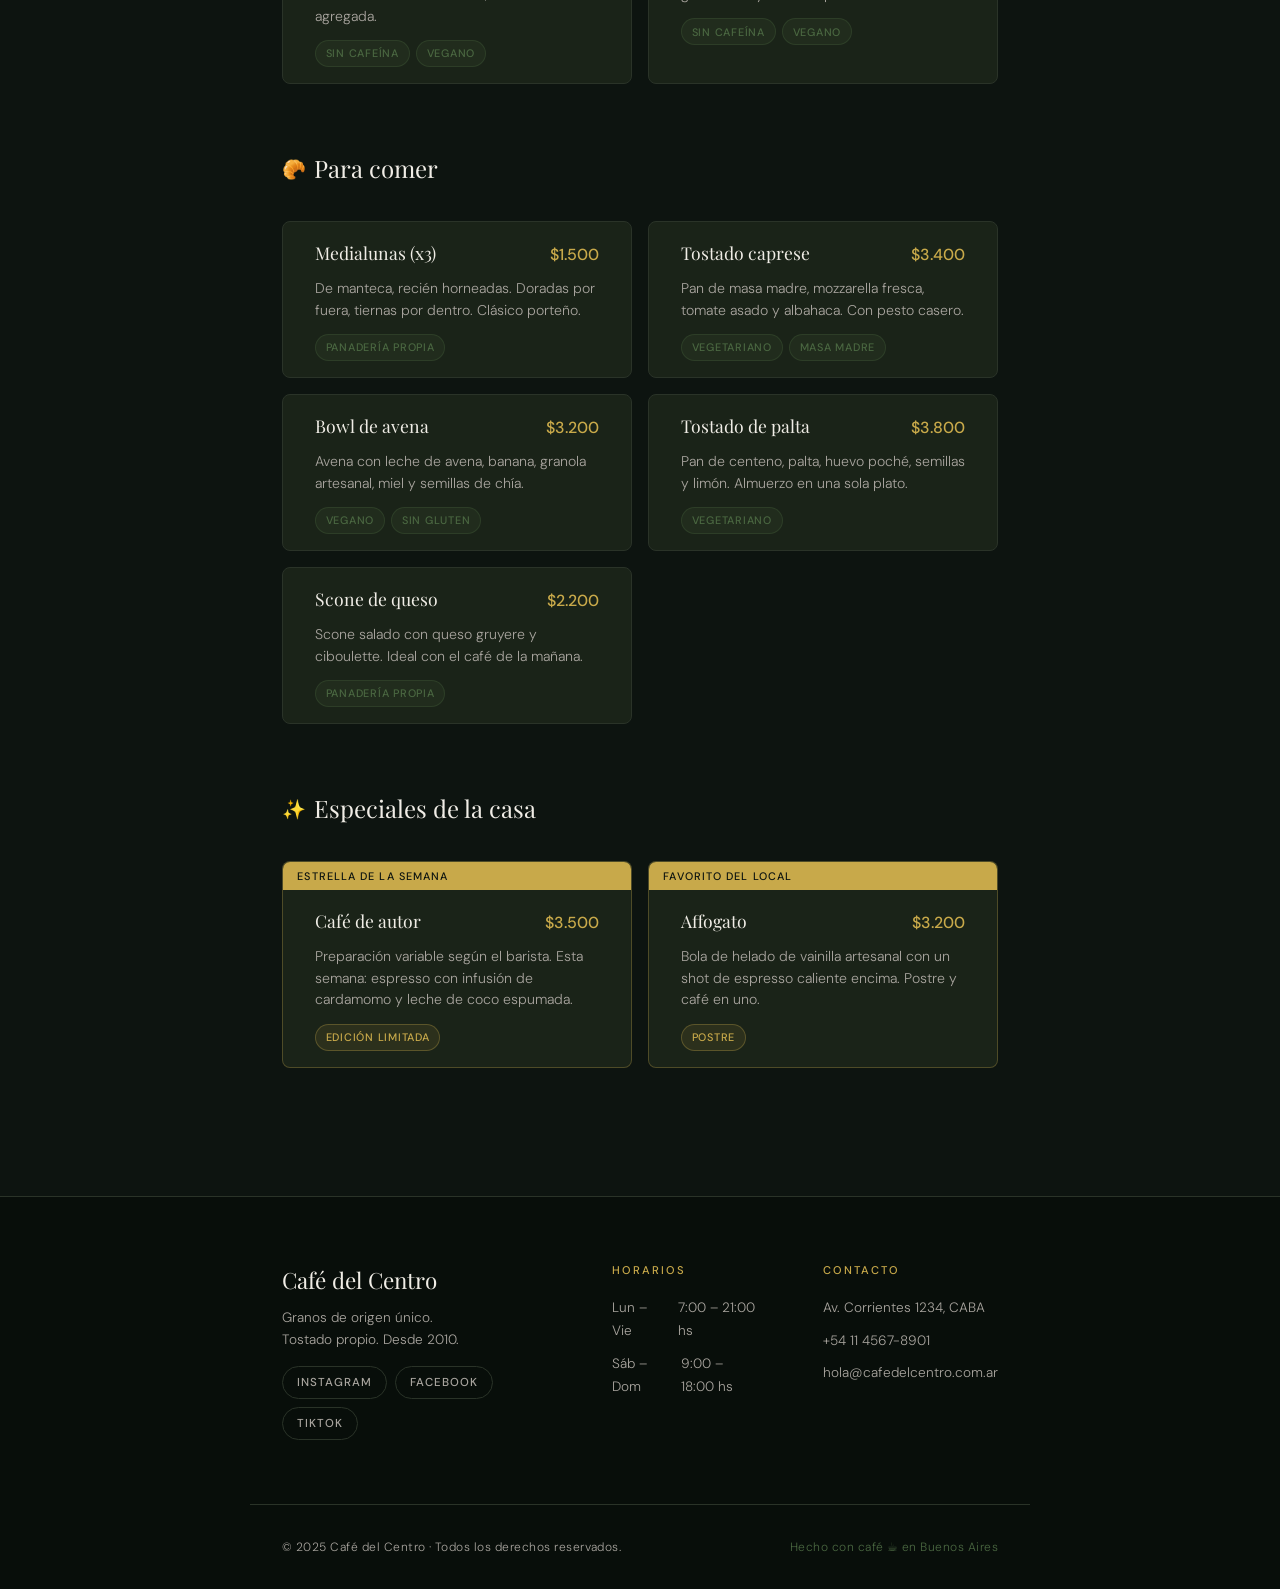
==== commit 7c68158a: "REDES TERMINADO" ====
--- a/menu.html
+++ b/menu.html
@@ -333,6 +333,11 @@
         <div class="footer__brand">
           <span class="footer__logo">Café del Centro</span>
           <p class="footer__tagline">Granos de origen único.<br />Tostado propio. Desde 2010.</p>
+          <div class="social">
+            <a href="https://instagram.com/cafedelcentro.ba" class="social__link" target="_blank" rel="noopener">Instagram</a>
+            <a href="https://facebook.com/cafedelcentro.ba" class="social__link" target="_blank" rel="noopener">Facebook</a>
+            <a href="https://tiktok.com/@cafedelcentro.ba" class="social__link" target="_blank" rel="noopener">TikTok</a>
+          </div>
         </div>
         <div class="footer__col">
           <h3 class="footer__col-title">Horarios</h3>
--- a/styles.css
+++ b/styles.css
@@ -38,6 +38,7 @@
 /* --- BASE --- */
 html {
   scroll-behavior: smooth;
+  scroll-padding-top: 70px;
 }
 
 body {
@@ -361,4 +362,318 @@
     gap: var(--space-xs);
     text-align: center;
   }
+}
+
+/* --- NAVBAR --- */
+.navbar {
+  position: fixed;
+  top: 0;
+  left: 0;
+  right: 0;
+  z-index: 100;
+  background-color: #0a1209;
+  border-bottom: 1px solid var(--color-surface);
+  box-shadow: 0 2px 20px rgba(0, 0, 0, 0.4);
+  transition: box-shadow 0.3s;
+}
+
+.navbar--scrolled {
+  box-shadow: 0 4px 30px rgba(0, 0, 0, 0.6);
+  border-bottom-color: rgba(200, 169, 74, 0.2);
+}
+
+.navbar__inner {
+  display: flex;
+  align-items: center;
+  justify-content: space-between;
+  max-width: 900px;
+  margin: 0 auto;
+  padding: 0 var(--space-md);
+  height: 70px;
+}
+
+.navbar__logo {
+  font-family: var(--font-display);
+  font-size: 1.25rem;
+  color: var(--color-text);
+  text-decoration: none;
+  letter-spacing: 0.02em;
+  white-space: nowrap;
+  display: flex;
+  align-items: center;
+  gap: 0.5rem;
+}
+
+.navbar__logo::before {
+  content: '☕';
+  font-size: 1rem;
+  opacity: 0.8;
+}
+
+.navbar__logo:hover {
+  color: var(--color-gold);
+  text-decoration: none;
+}
+
+.navbar__nav {
+  display: flex;
+  align-items: center;
+  gap: 0.25rem;
+}
+
+.navbar__link {
+  font-size: 0.78rem;
+  font-weight: 500;
+  letter-spacing: 0.1em;
+  text-transform: uppercase;
+  color: var(--color-text-muted);
+  text-decoration: none;
+  padding: 0.4rem 0.85rem;
+  border-radius: var(--radius);
+  transition: color 0.2s, background-color 0.2s;
+}
+
+.navbar__link:hover {
+  color: var(--color-text);
+  background-color: var(--color-surface);
+  text-decoration: none;
+}
+
+.navbar__link--cta {
+  background-color: var(--color-gold);
+  color: var(--color-bg);
+  font-weight: 600;
+  padding: 0.45rem 1.1rem;
+  margin-left: 0.5rem;
+  transition: opacity 0.2s;
+}
+
+.navbar__link--cta:hover {
+  background-color: var(--color-gold);
+  color: var(--color-bg);
+  opacity: 0.85;
+}
+
+/* Hamburger */
+.navbar__toggle {
+  display: none;
+  flex-direction: column;
+  justify-content: center;
+  gap: 5px;
+  background: none;
+  border: none;
+  cursor: pointer;
+  padding: 4px;
+  width: 32px;
+  height: 32px;
+}
+
+.navbar__toggle span {
+  display: block;
+  width: 100%;
+  height: 1.5px;
+  background-color: var(--color-text);
+  transition: transform 0.25s, opacity 0.25s;
+  transform-origin: center;
+}
+
+.navbar__toggle--open span:nth-child(1) { transform: translateY(6.5px) rotate(45deg); }
+.navbar__toggle--open span:nth-child(2) { opacity: 0; }
+.navbar__toggle--open span:nth-child(3) { transform: translateY(-6.5px) rotate(-45deg); }
+
+/* --- NOSOTROS / ABOUT --- */
+.about {
+  display: grid;
+  grid-template-columns: 1fr 1fr;
+  gap: var(--space-lg);
+  align-items: start;
+}
+
+.about__values {
+  display: flex;
+  flex-direction: column;
+  gap: var(--space-sm);
+}
+
+.value-card {
+  display: flex;
+  align-items: flex-start;
+  gap: var(--space-sm);
+  padding: var(--space-sm) var(--space-md);
+  background-color: var(--color-surface);
+  border-radius: var(--radius);
+  border-left: 3px solid var(--color-green);
+}
+
+.value-card__icon {
+  font-size: 1.3rem;
+  line-height: 1;
+  flex-shrink: 0;
+  margin-top: 2px;
+}
+
+.value-card__title {
+  font-family: var(--font-display);
+  font-size: 0.95rem;
+  font-weight: 400;
+  color: var(--color-text);
+  margin-bottom: 0.2rem;
+}
+
+.value-card__text {
+  font-size: 0.85rem;
+  color: var(--color-text-muted);
+  line-height: 1.5;
+}
+
+/* --- CONTACTO EXPANDIDO --- */
+.contact-grid {
+  display: grid;
+  grid-template-columns: 1fr 1.4fr;
+  gap: var(--space-lg);
+  align-items: start;
+}
+
+.contact-info__title {
+  font-family: var(--font-body);
+  font-size: 0.7rem;
+  font-weight: 500;
+  letter-spacing: 0.18em;
+  text-transform: uppercase;
+  color: var(--color-gold);
+  margin-bottom: var(--space-sm);
+}
+
+.contact {
+  display: flex;
+  flex-direction: column;
+  gap: 0.7rem;
+  color: var(--color-text-muted);
+  font-size: 0.95rem;
+}
+
+/* --- FORMULARIO --- */
+.contact-form {
+  display: flex;
+  flex-direction: column;
+  gap: var(--space-sm);
+}
+
+.form-group {
+  display: flex;
+  flex-direction: column;
+  gap: 0.4rem;
+}
+
+.form-label {
+  font-size: 0.75rem;
+  font-weight: 500;
+  letter-spacing: 0.1em;
+  text-transform: uppercase;
+  color: var(--color-text-muted);
+}
+
+.form-input {
+  background-color: var(--color-surface);
+  border: 1px solid transparent;
+  border-radius: var(--radius);
+  color: var(--color-text);
+  font-family: var(--font-body);
+  font-size: 0.95rem;
+  padding: 0.65rem 1rem;
+  outline: none;
+  transition: border-color 0.2s;
+}
+
+.form-input::placeholder {
+  color: #5a5f5a;
+}
+
+.form-input:focus {
+  border-color: var(--color-green);
+}
+
+.form-textarea {
+  resize: vertical;
+  min-height: 110px;
+}
+
+.btn--full {
+  width: 100%;
+  text-align: center;
+}
+
+/* --- REDES SOCIALES --- */
+.social {
+  display: flex;
+  flex-wrap: wrap;
+  gap: 0.5rem;
+  margin-top: var(--space-sm);
+}
+
+.social__link {
+  font-size: 0.72rem;
+  font-weight: 500;
+  letter-spacing: 0.08em;
+  text-transform: uppercase;
+  color: var(--color-text-muted);
+  border: 1px solid var(--color-surface);
+  border-radius: 999px;
+  padding: 0.35rem 0.9rem;
+  transition: border-color 0.2s, color 0.2s;
+}
+
+.social__link:hover {
+  color: var(--color-gold);
+  border-color: var(--color-gold);
+  text-decoration: none;
+}
+
+/* --- MAPA --- */
+.map {
+  margin-top: var(--space-lg);
+  border: 1px solid var(--color-surface);
+  border-radius: var(--radius);
+  overflow: hidden;
+}
+
+.map iframe {
+  display: block;
+  width: 100%;
+  height: 320px;
+  border: 0;
+  filter: grayscale(0.4) contrast(1.05);
+}
+
+/* --- RESPONSIVE NAVBAR + V4 --- */
+@media (max-width: 640px) {
+  .navbar__toggle {
+    display: flex;
+  }
+
+  .navbar__nav {
+    display: none;
+    position: absolute;
+    top: 64px;
+    left: 0;
+    right: 0;
+    background-color: rgba(13, 20, 16, 0.97);
+    flex-direction: column;
+    align-items: center;
+    padding: var(--space-md) 0;
+    gap: var(--space-md);
+    border-bottom: 1px solid var(--color-surface);
+  }
+
+  .navbar__nav--open {
+    display: flex;
+  }
+
+  .about {
+    grid-template-columns: 1fr;
+  }
+
+  .contact-grid {
+    grid-template-columns: 1fr;
+  }
 }
